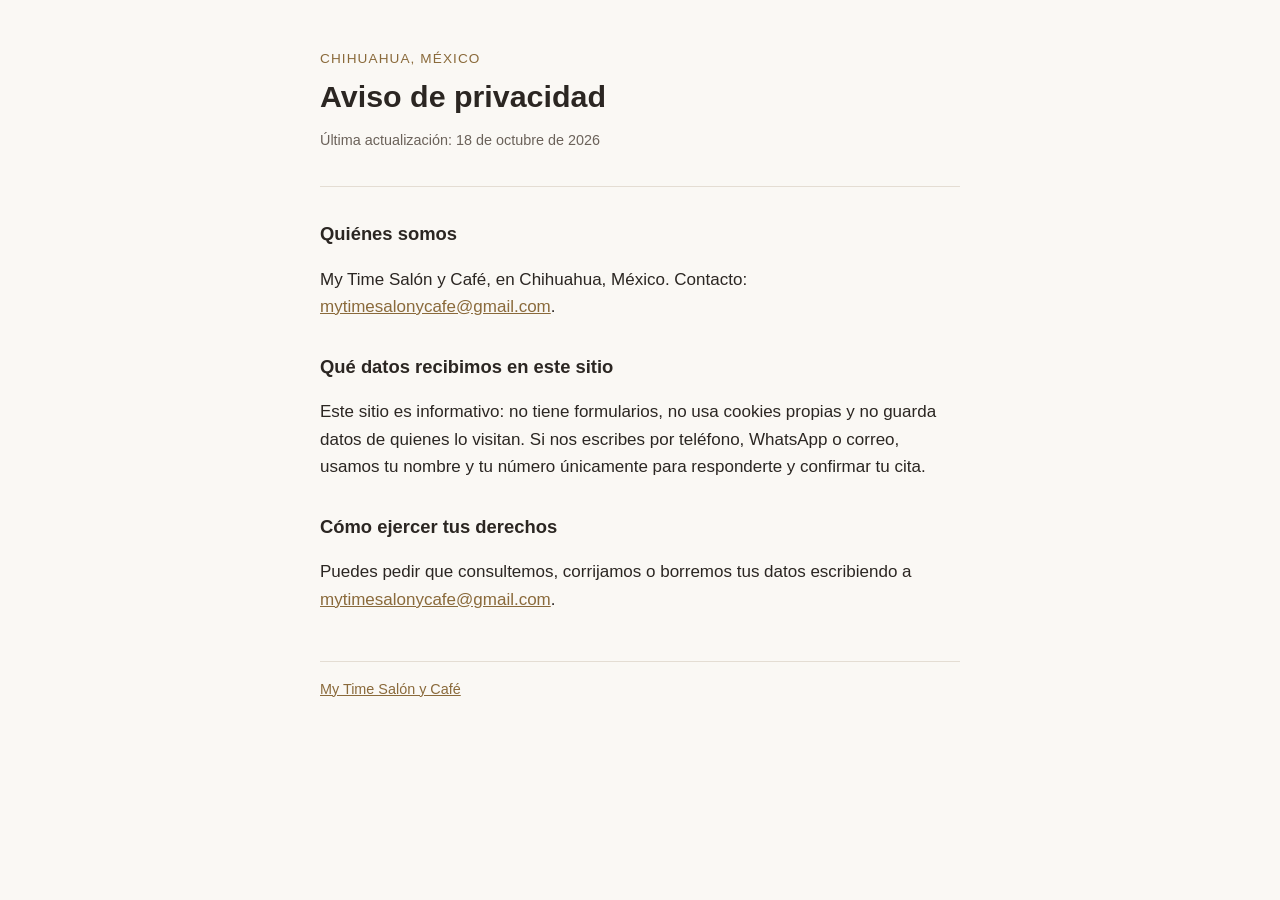
==== privacidad.html @ 638a262f "Sitio genérico de My Time Salón y Café" ====
<!doctype html>
<html lang="es">
<head>
  <meta charset="utf-8">
  <meta name="viewport" content="width=device-width, initial-scale=1">
  <title>Aviso de privacidad · My Time Salón y Café</title>
  <meta name="description" content="Aviso de privacidad de My Time Salón y Café.">
  <link rel="stylesheet" href="estilo.css">
</head>
<body>
  <main>
    <header>
      <p class="marca">Chihuahua, México</p>
      <h1>Aviso de privacidad</h1>
      <p class="nota">Última actualización: 18 de octubre de 2026</p>
    </header>

    <h2>Quiénes somos</h2>
    <p>My Time Salón y Café, en Chihuahua, México. Contacto: <a href="mailto:mytimesalonycafe@gmail.com">mytimesalonycafe@gmail.com</a>.</p>

    <h2>Qué datos recibimos en este sitio</h2>
    <p>Este sitio es informativo: no tiene formularios, no usa cookies propias y no guarda datos de quienes lo visitan. Si nos escribes por teléfono, WhatsApp o correo, usamos tu nombre y tu número únicamente para responderte y confirmar tu cita.</p>

    <h2>Cómo ejercer tus derechos</h2>
    <p>Puedes pedir que consultemos, corrijamos o borremos tus datos escribiendo a <a href="mailto:mytimesalonycafe@gmail.com">mytimesalonycafe@gmail.com</a>.</p>

    <footer><a href="index.html">My Time Salón y Café</a></footer>
  </main>
</body>
</html>
---- estilo.css ----
:root {
  --fondo: #faf8f4;
  --texto: #2b2622;
  --suave: #6b625a;
  --linea: #e4ddd3;
  --acento: #8a6a3b;
  color-scheme: light dark;
}
@media (prefers-color-scheme: dark) {
  :root {
    --fondo: #1d1a17;
    --texto: #ece6de;
    --suave: #b3a99d;
    --linea: #3a342e;
    --acento: #d2b07a;
  }
}
* { box-sizing: border-box; }
body {
  margin: 0;
  background: var(--fondo);
  color: var(--texto);
  font: 17px/1.6 -apple-system, BlinkMacSystemFont, "Segoe UI", Roboto, "Helvetica Neue", Arial, sans-serif;
}
main { max-width: 42rem; margin: 0 auto; padding: 3rem 1rem 4rem; }
header { border-bottom: 1px solid var(--linea); padding-bottom: 1.25rem; margin-bottom: 2rem; }
.marca { font-size: .85rem; letter-spacing: .08em; text-transform: uppercase; color: var(--acento); margin: 0 0 .5rem; }
h1 { font-size: 1.9rem; line-height: 1.2; margin: 0; text-wrap: balance; }
h2 { font-size: 1.15rem; margin: 2rem 0 .5rem; }
p, li { color: var(--texto); }
ul { padding-left: 1.2rem; }
a { color: var(--acento); }
a:focus-visible { outline: 2px solid var(--acento); outline-offset: 2px; }
.nota { color: var(--suave); font-size: .9rem; }
footer { margin-top: 3rem; padding-top: 1rem; border-top: 1px solid var(--linea); color: var(--suave); font-size: .9rem; }
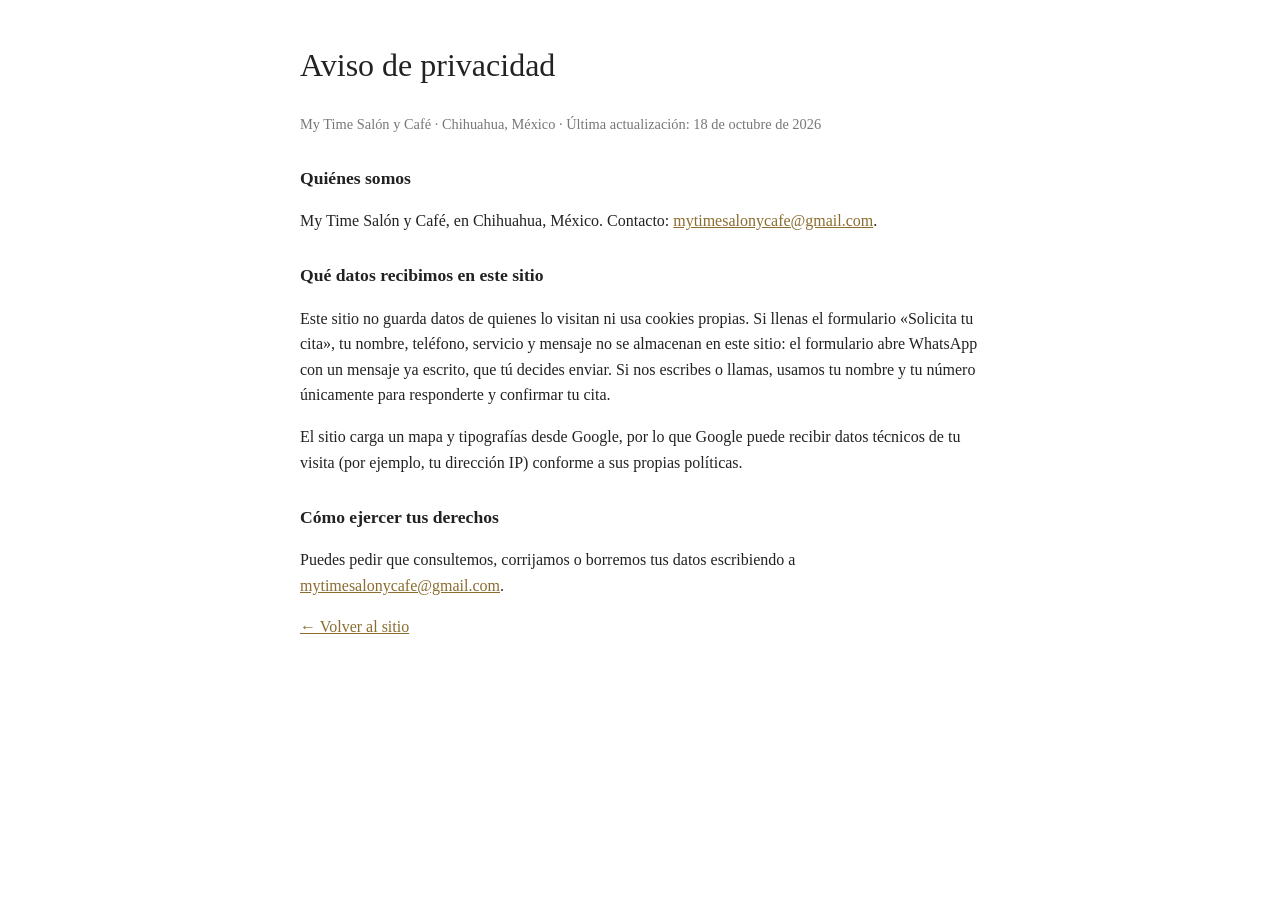
==== commit 869e1fed: "Sitio completo del salón (versión de trabajo) con aviso de privacidad" ====
--- a/privacidad.html
+++ b/privacidad.html
@@ -1,30 +1,21 @@
 <!doctype html>
 <html lang="es">
 <head>
-  <meta charset="utf-8">
-  <meta name="viewport" content="width=device-width, initial-scale=1">
-  <title>Aviso de privacidad · My Time Salón y Café</title>
-  <meta name="description" content="Aviso de privacidad de My Time Salón y Café.">
-  <link rel="stylesheet" href="estilo.css">
+<meta charset="utf-8">
+<meta name="viewport" content="width=device-width, initial-scale=1">
+<title>Aviso de privacidad · My Time Salón y Café</title>
+<style>body{font-family:Georgia,serif;max-width:680px;margin:40px auto;padding:0 20px;line-height:1.6;color:#222}h1{font-weight:500}h2{margin-top:28px;font-size:1.1em}a{color:#8a6d2f}.nota{color:#777;font-size:.9em}</style>
 </head>
 <body>
-  <main>
-    <header>
-      <p class="marca">Chihuahua, México</p>
-      <h1>Aviso de privacidad</h1>
-      <p class="nota">Última actualización: 18 de octubre de 2026</p>
-    </header>
-
-    <h2>Quiénes somos</h2>
-    <p>My Time Salón y Café, en Chihuahua, México. Contacto: <a href="mailto:mytimesalonycafe@gmail.com">mytimesalonycafe@gmail.com</a>.</p>
-
-    <h2>Qué datos recibimos en este sitio</h2>
-    <p>Este sitio es informativo: no tiene formularios, no usa cookies propias y no guarda datos de quienes lo visitan. Si nos escribes por teléfono, WhatsApp o correo, usamos tu nombre y tu número únicamente para responderte y confirmar tu cita.</p>
-
-    <h2>Cómo ejercer tus derechos</h2>
-    <p>Puedes pedir que consultemos, corrijamos o borremos tus datos escribiendo a <a href="mailto:mytimesalonycafe@gmail.com">mytimesalonycafe@gmail.com</a>.</p>
-
-    <footer><a href="index.html">My Time Salón y Café</a></footer>
-  </main>
+<h1>Aviso de privacidad</h1>
+<p class="nota">My Time Salón y Café · Chihuahua, México · Última actualización: 18 de octubre de 2026</p>
+<h2>Quiénes somos</h2>
+<p>My Time Salón y Café, en Chihuahua, México. Contacto: <a href="mailto:mytimesalonycafe@gmail.com">mytimesalonycafe@gmail.com</a>.</p>
+<h2>Qué datos recibimos en este sitio</h2>
+<p>Este sitio no guarda datos de quienes lo visitan ni usa cookies propias. Si llenas el formulario «Solicita tu cita», tu nombre, teléfono, servicio y mensaje no se almacenan en este sitio: el formulario abre WhatsApp con un mensaje ya escrito, que tú decides enviar. Si nos escribes o llamas, usamos tu nombre y tu número únicamente para responderte y confirmar tu cita.</p>
+<p>El sitio carga un mapa y tipografías desde Google, por lo que Google puede recibir datos técnicos de tu visita (por ejemplo, tu dirección IP) conforme a sus propias políticas.</p>
+<h2>Cómo ejercer tus derechos</h2>
+<p>Puedes pedir que consultemos, corrijamos o borremos tus datos escribiendo a <a href="mailto:mytimesalonycafe@gmail.com">mytimesalonycafe@gmail.com</a>.</p>
+<p><a href="index.html">← Volver al sitio</a></p>
 </body>
 </html>
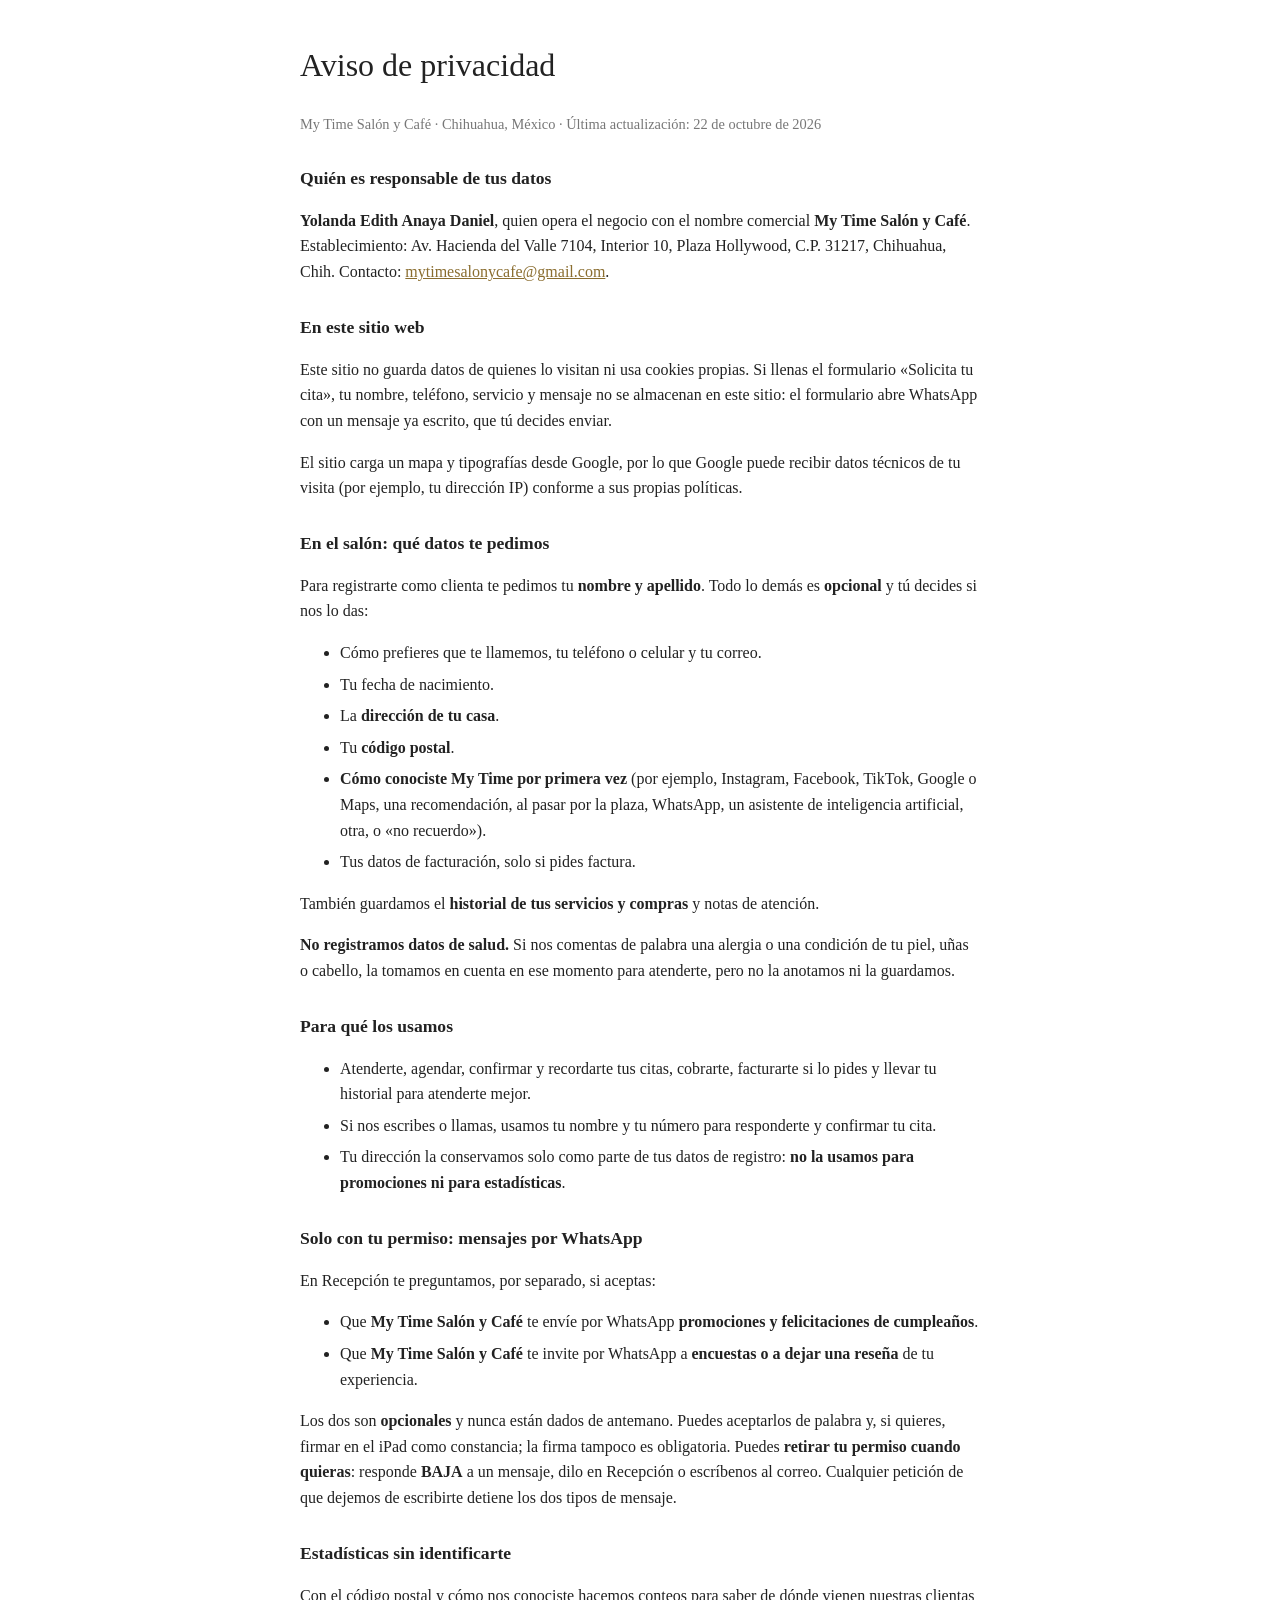
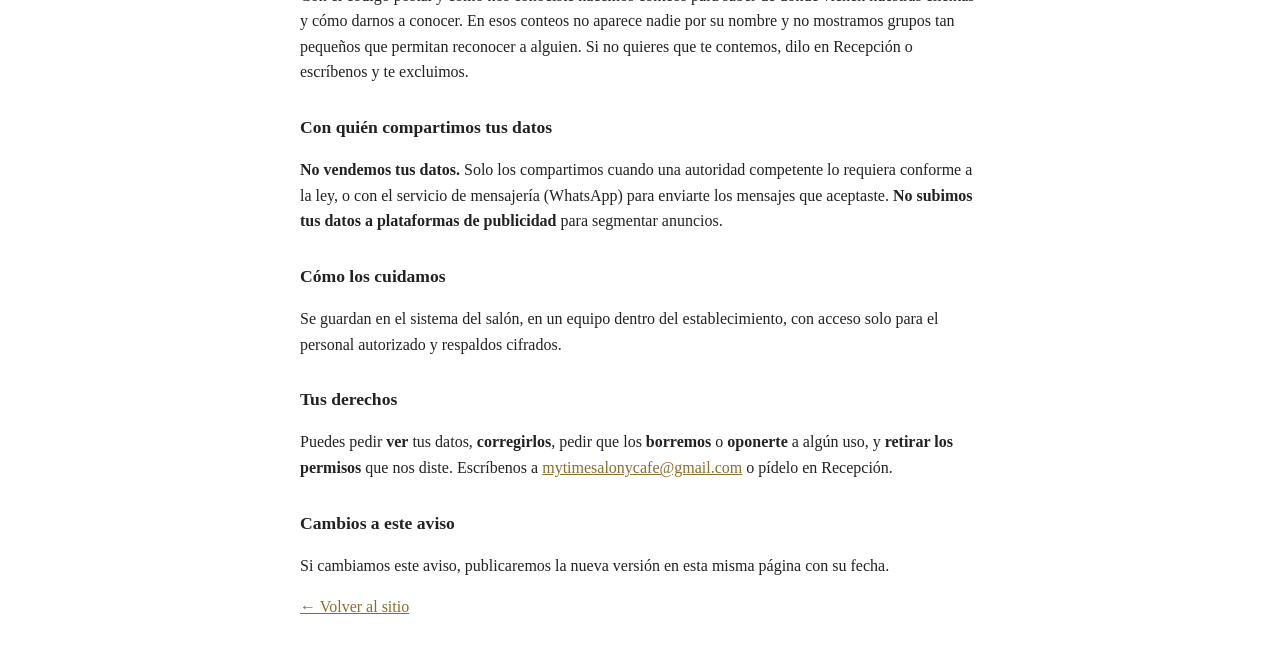
==== commit 60fb341f: "Aviso de privacidad: cubre datos del salón, permisos de WhatsApp, firma opcional y estadísticas" ====
--- a/privacidad.html
+++ b/privacidad.html
@@ -4,18 +4,62 @@
 <meta charset="utf-8">
 <meta name="viewport" content="width=device-width, initial-scale=1">
 <title>Aviso de privacidad · My Time Salón y Café</title>
-<style>body{font-family:Georgia,serif;max-width:680px;margin:40px auto;padding:0 20px;line-height:1.6;color:#222}h1{font-weight:500}h2{margin-top:28px;font-size:1.1em}a{color:#8a6d2f}.nota{color:#777;font-size:.9em}</style>
+<style>body{font-family:Georgia,serif;max-width:680px;margin:40px auto;padding:0 20px;line-height:1.6;color:#222}h1{font-weight:500}h2{margin-top:28px;font-size:1.1em}a{color:#8a6d2f}.nota{color:#777;font-size:.9em}li{margin-bottom:6px}</style>
 </head>
 <body>
 <h1>Aviso de privacidad</h1>
-<p class="nota">My Time Salón y Café · Chihuahua, México · Última actualización: 18 de octubre de 2026</p>
-<h2>Quiénes somos</h2>
-<p>My Time Salón y Café, en Chihuahua, México. Contacto: <a href="mailto:mytimesalonycafe@gmail.com">mytimesalonycafe@gmail.com</a>.</p>
-<h2>Qué datos recibimos en este sitio</h2>
-<p>Este sitio no guarda datos de quienes lo visitan ni usa cookies propias. Si llenas el formulario «Solicita tu cita», tu nombre, teléfono, servicio y mensaje no se almacenan en este sitio: el formulario abre WhatsApp con un mensaje ya escrito, que tú decides enviar. Si nos escribes o llamas, usamos tu nombre y tu número únicamente para responderte y confirmar tu cita.</p>
+<p class="nota">My Time Salón y Café · Chihuahua, México · Última actualización: 22 de octubre de 2026</p>
+
+<h2>Quién es responsable de tus datos</h2>
+<p><strong>Yolanda Edith Anaya Daniel</strong>, quien opera el negocio con el nombre comercial <strong>My Time Salón y Café</strong>. Establecimiento: Av. Hacienda del Valle 7104, Interior 10, Plaza Hollywood, C.P. 31217, Chihuahua, Chih. Contacto: <a href="mailto:mytimesalonycafe@gmail.com">mytimesalonycafe@gmail.com</a>.</p>
+
+<h2>En este sitio web</h2>
+<p>Este sitio no guarda datos de quienes lo visitan ni usa cookies propias. Si llenas el formulario «Solicita tu cita», tu nombre, teléfono, servicio y mensaje no se almacenan en este sitio: el formulario abre WhatsApp con un mensaje ya escrito, que tú decides enviar.</p>
 <p>El sitio carga un mapa y tipografías desde Google, por lo que Google puede recibir datos técnicos de tu visita (por ejemplo, tu dirección IP) conforme a sus propias políticas.</p>
-<h2>Cómo ejercer tus derechos</h2>
-<p>Puedes pedir que consultemos, corrijamos o borremos tus datos escribiendo a <a href="mailto:mytimesalonycafe@gmail.com">mytimesalonycafe@gmail.com</a>.</p>
+
+<h2>En el salón: qué datos te pedimos</h2>
+<p>Para registrarte como clienta te pedimos tu <strong>nombre y apellido</strong>. Todo lo demás es <strong>opcional</strong> y tú decides si nos lo das:</p>
+<ul>
+<li>Cómo prefieres que te llamemos, tu teléfono o celular y tu correo.</li>
+<li>Tu fecha de nacimiento.</li>
+<li>La <strong>dirección de tu casa</strong>.</li>
+<li>Tu <strong>código postal</strong>.</li>
+<li><strong>Cómo conociste My Time por primera vez</strong> (por ejemplo, Instagram, Facebook, TikTok, Google o Maps, una recomendación, al pasar por la plaza, WhatsApp, un asistente de inteligencia artificial, otra, o «no recuerdo»).</li>
+<li>Tus datos de facturación, solo si pides factura.</li>
+</ul>
+<p>También guardamos el <strong>historial de tus servicios y compras</strong> y notas de atención.</p>
+<p><strong>No registramos datos de salud.</strong> Si nos comentas de palabra una alergia o una condición de tu piel, uñas o cabello, la tomamos en cuenta en ese momento para atenderte, pero no la anotamos ni la guardamos.</p>
+
+<h2>Para qué los usamos</h2>
+<ul>
+<li>Atenderte, agendar, confirmar y recordarte tus citas, cobrarte, facturarte si lo pides y llevar tu historial para atenderte mejor.</li>
+<li>Si nos escribes o llamas, usamos tu nombre y tu número para responderte y confirmar tu cita.</li>
+<li>Tu dirección la conservamos solo como parte de tus datos de registro: <strong>no la usamos para promociones ni para estadísticas</strong>.</li>
+</ul>
+
+<h2>Solo con tu permiso: mensajes por WhatsApp</h2>
+<p>En Recepción te preguntamos, por separado, si aceptas:</p>
+<ul>
+<li>Que <strong>My Time Salón y Café</strong> te envíe por WhatsApp <strong>promociones y felicitaciones de cumpleaños</strong>.</li>
+<li>Que <strong>My Time Salón y Café</strong> te invite por WhatsApp a <strong>encuestas o a dejar una reseña</strong> de tu experiencia.</li>
+</ul>
+<p>Los dos son <strong>opcionales</strong> y nunca están dados de antemano. Puedes aceptarlos de palabra y, si quieres, firmar en el iPad como constancia; la firma tampoco es obligatoria. Puedes <strong>retirar tu permiso cuando quieras</strong>: responde <strong>BAJA</strong> a un mensaje, dilo en Recepción o escríbenos al correo. Cualquier petición de que dejemos de escribirte detiene los dos tipos de mensaje.</p>
+
+<h2>Estadísticas sin identificarte</h2>
+<p>Con el código postal y cómo nos conociste hacemos conteos para saber de dónde vienen nuestras clientas y cómo darnos a conocer. En esos conteos no aparece nadie por su nombre y no mostramos grupos tan pequeños que permitan reconocer a alguien. Si no quieres que te contemos, dilo en Recepción o escríbenos y te excluimos.</p>
+
+<h2>Con quién compartimos tus datos</h2>
+<p><strong>No vendemos tus datos.</strong> Solo los compartimos cuando una autoridad competente lo requiera conforme a la ley, o con el servicio de mensajería (WhatsApp) para enviarte los mensajes que aceptaste. <strong>No subimos tus datos a plataformas de publicidad</strong> para segmentar anuncios.</p>
+
+<h2>Cómo los cuidamos</h2>
+<p>Se guardan en el sistema del salón, en un equipo dentro del establecimiento, con acceso solo para el personal autorizado y respaldos cifrados.</p>
+
+<h2>Tus derechos</h2>
+<p>Puedes pedir <strong>ver</strong> tus datos, <strong>corregirlos</strong>, pedir que los <strong>borremos</strong> o <strong>oponerte</strong> a algún uso, y <strong>retirar los permisos</strong> que nos diste. Escríbenos a <a href="mailto:mytimesalonycafe@gmail.com">mytimesalonycafe@gmail.com</a> o pídelo en Recepción.</p>
+
+<h2>Cambios a este aviso</h2>
+<p>Si cambiamos este aviso, publicaremos la nueva versión en esta misma página con su fecha.</p>
+
 <p><a href="index.html">← Volver al sitio</a></p>
 </body>
 </html>
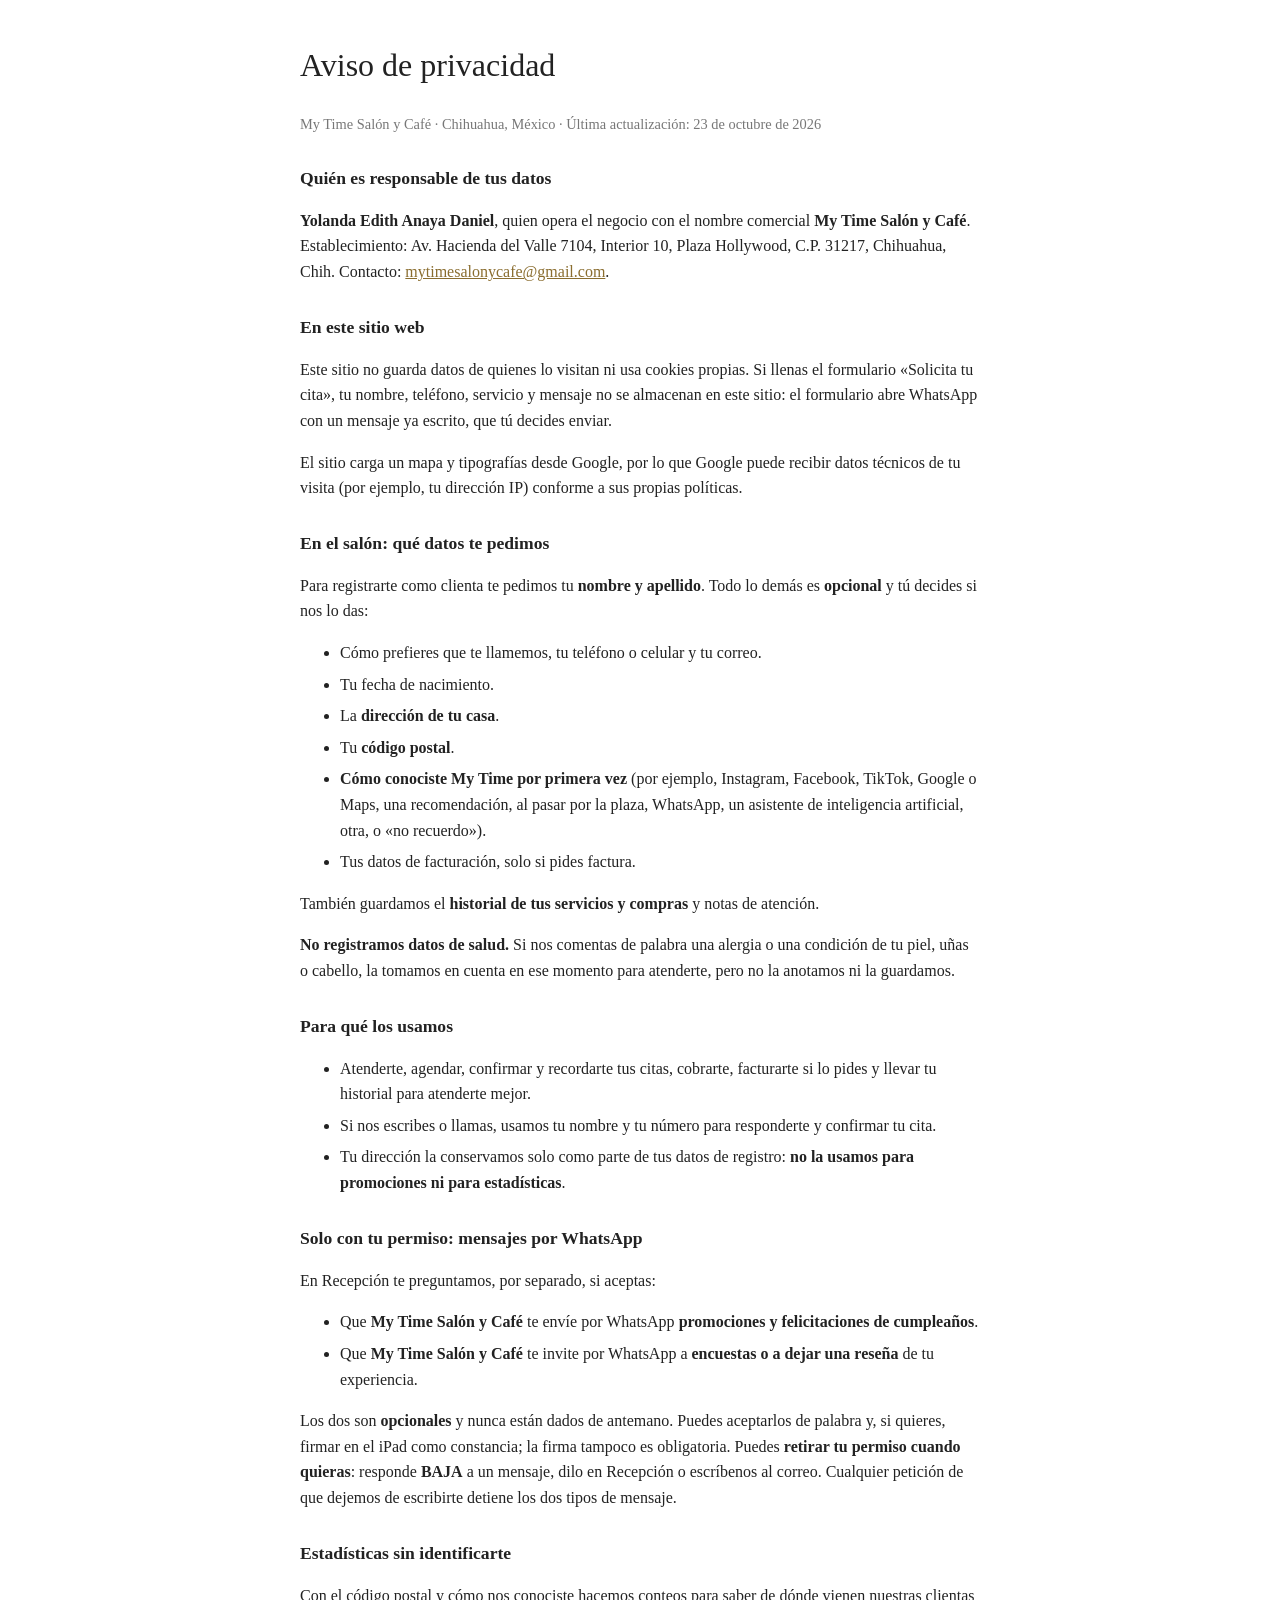
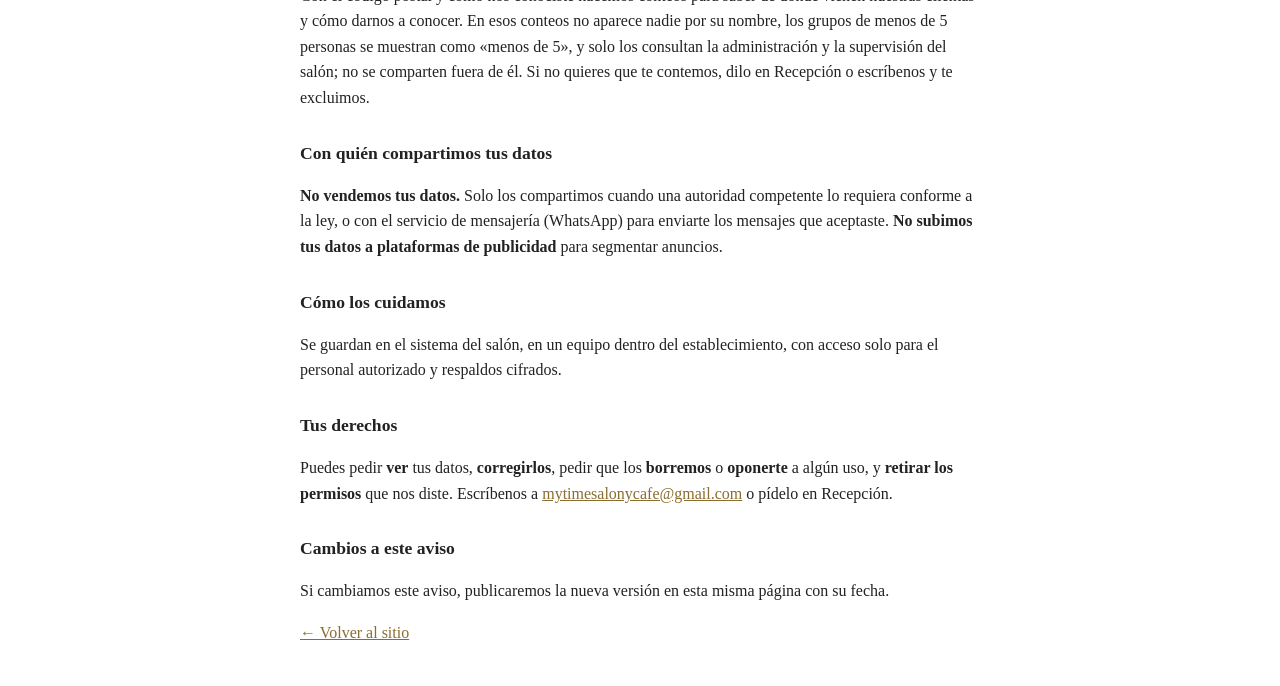
==== commit e5f76d98: "Aviso de privacidad: precisa cómo se muestran los conteos y quién los consulta" ====
--- a/privacidad.html
+++ b/privacidad.html
@@ -8,7 +8,7 @@
 </head>
 <body>
 <h1>Aviso de privacidad</h1>
-<p class="nota">My Time Salón y Café · Chihuahua, México · Última actualización: 22 de octubre de 2026</p>
+<p class="nota">My Time Salón y Café · Chihuahua, México · Última actualización: 23 de octubre de 2026</p>
 
 <h2>Quién es responsable de tus datos</h2>
 <p><strong>Yolanda Edith Anaya Daniel</strong>, quien opera el negocio con el nombre comercial <strong>My Time Salón y Café</strong>. Establecimiento: Av. Hacienda del Valle 7104, Interior 10, Plaza Hollywood, C.P. 31217, Chihuahua, Chih. Contacto: <a href="mailto:mytimesalonycafe@gmail.com">mytimesalonycafe@gmail.com</a>.</p>
@@ -46,7 +46,7 @@
 <p>Los dos son <strong>opcionales</strong> y nunca están dados de antemano. Puedes aceptarlos de palabra y, si quieres, firmar en el iPad como constancia; la firma tampoco es obligatoria. Puedes <strong>retirar tu permiso cuando quieras</strong>: responde <strong>BAJA</strong> a un mensaje, dilo en Recepción o escríbenos al correo. Cualquier petición de que dejemos de escribirte detiene los dos tipos de mensaje.</p>
 
 <h2>Estadísticas sin identificarte</h2>
-<p>Con el código postal y cómo nos conociste hacemos conteos para saber de dónde vienen nuestras clientas y cómo darnos a conocer. En esos conteos no aparece nadie por su nombre y no mostramos grupos tan pequeños que permitan reconocer a alguien. Si no quieres que te contemos, dilo en Recepción o escríbenos y te excluimos.</p>
+<p>Con el código postal y cómo nos conociste hacemos conteos para saber de dónde vienen nuestras clientas y cómo darnos a conocer. En esos conteos no aparece nadie por su nombre, los grupos de menos de 5 personas se muestran como «menos de 5», y solo los consultan la administración y la supervisión del salón; no se comparten fuera de él. Si no quieres que te contemos, dilo en Recepción o escríbenos y te excluimos.</p>
 
 <h2>Con quién compartimos tus datos</h2>
 <p><strong>No vendemos tus datos.</strong> Solo los compartimos cuando una autoridad competente lo requiera conforme a la ley, o con el servicio de mensajería (WhatsApp) para enviarte los mensajes que aceptaste. <strong>No subimos tus datos a plataformas de publicidad</strong> para segmentar anuncios.</p>
